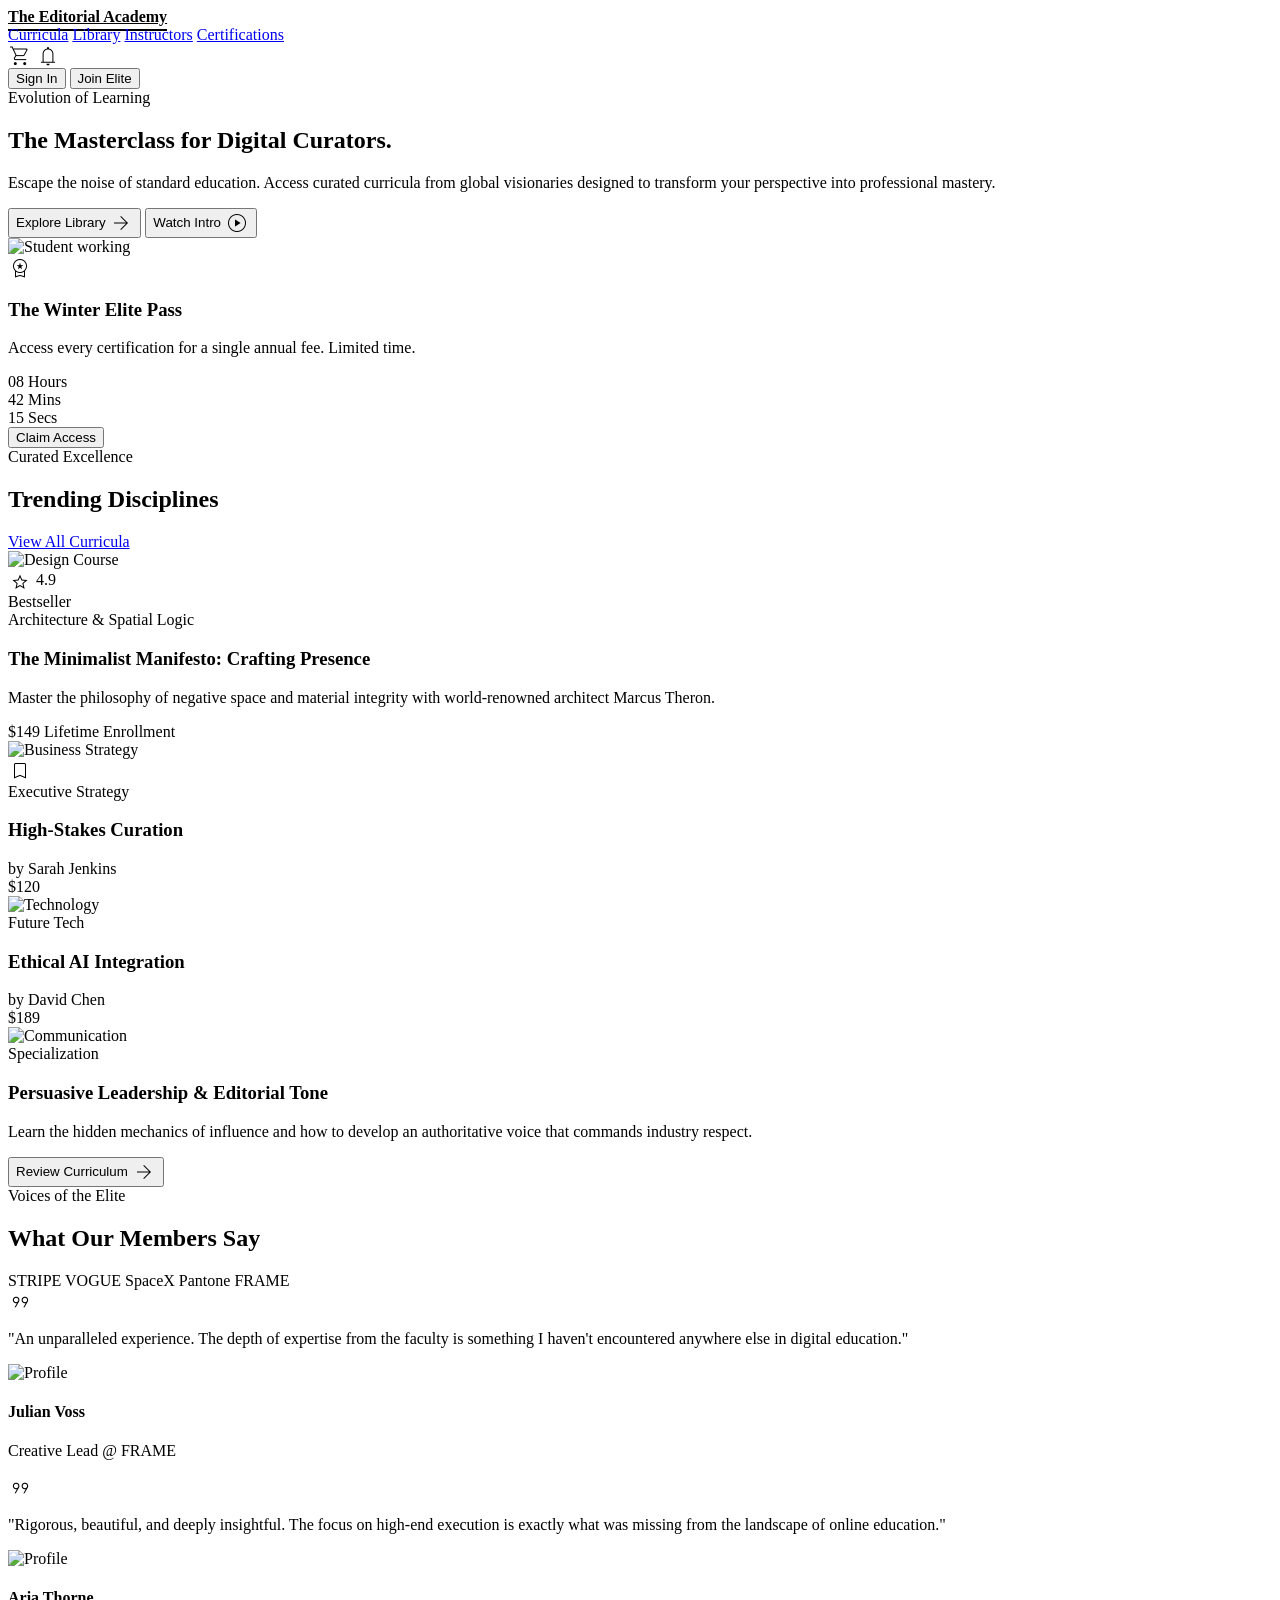
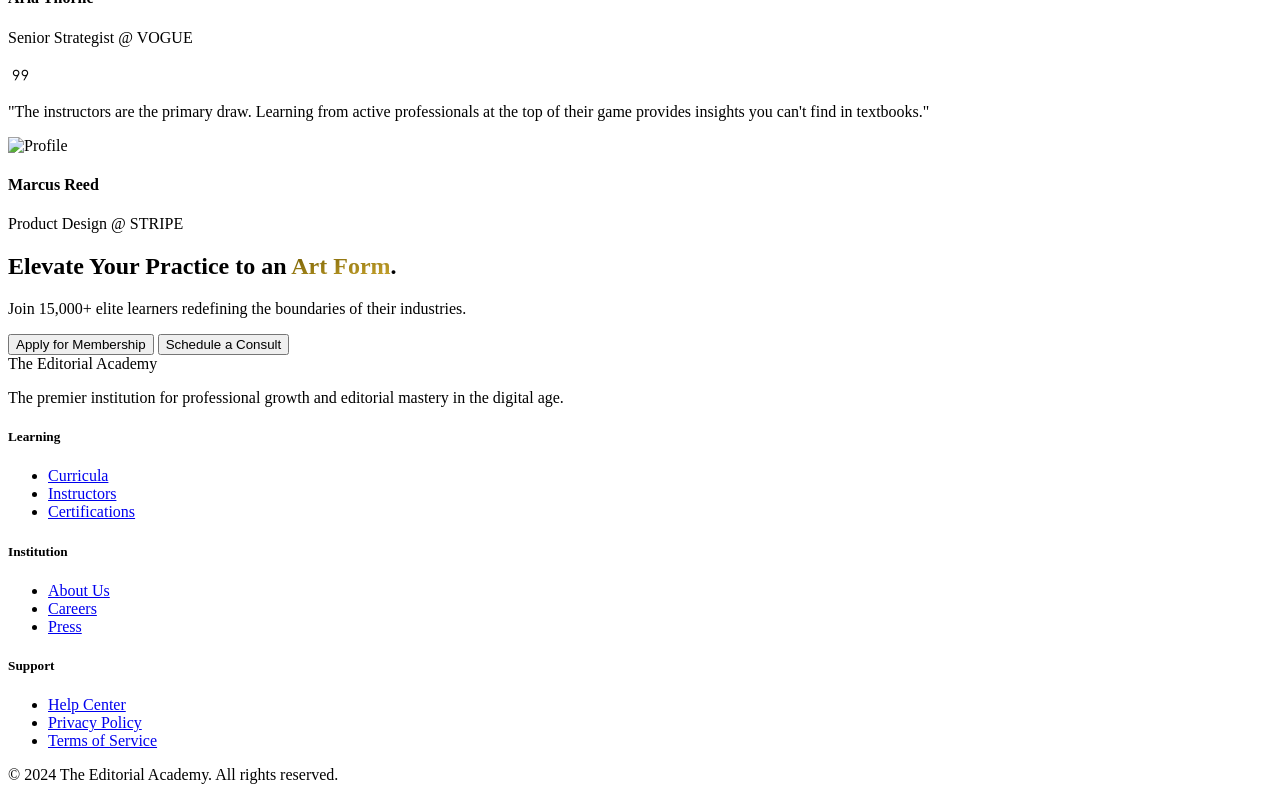
==== index.html @ 76649b69 "feat: add courses, AI category, pagination, and filtering system" ====
<!doctype html>
<html class="light" lang="en">

<head>
  <meta charset="utf-8" />
  <meta content="width=device-width, initial-scale=1.0" name="viewport" />
  <title>Home | The Editorial Academy</title>
  <script src="https://cdn.tailwindcss.com?plugins=forms,container-queries"></script>
  <link
    href="https://fonts.googleapis.com/css2?family=Manrope:wght@200;400;700;800&family=Inter:wght@300;400;500;600&display=swap"
    rel="stylesheet" />
  <link href="https://fonts.googleapis.com/css2?family=Material+Symbols+Outlined:wght,FILL@100..700,0..1&display=swap"
    rel="stylesheet" />
  <script id="tailwind-config">
    tailwind.config = {
      darkMode: "class",
      theme: {
        extend: {
          colors: {
            secondary: "#545f73",
            "on-secondary-fixed": "#111c2d",
            "on-surface": "#1b1b1d",
            "error-container": "#ffdad6",
            "outline-variant": "#c6c6cd",
            "on-primary-fixed-variant": "#3f465c",
            "on-secondary": "#ffffff",
            "on-background": "#1b1b1d",
            "inverse-primary": "#bec6e0",
            "surface-container-low": "#f6f3f5",
            "tertiary-container": "#cba72f",
            "on-error-container": "#93000a",
            "primary-container": "#131b2e",
            "surface-container": "#f0edef",
            "on-primary-container": "#7c839b",
            "tertiary-fixed-dim": "#e9c349",
            "on-secondary-fixed-variant": "#3c475a",
            "inverse-on-surface": "#f3f0f2",
            "on-surface-variant": "#45464d",
            "surface-bright": "#fcf8fa",
            primary: "#000000",
            "on-primary": "#ffffff",
            surface: "#fcf8fa",
            "tertiary-fixed": "#ffe088",
            "secondary-fixed-dim": "#bcc7de",
            background: "#fcf8fa",
            "surface-container-highest": "#e4e2e4",
            "surface-container-high": "#eae7e9",
            "on-tertiary": "#ffffff",
            "surface-dim": "#dcd9db",
            "secondary-fixed": "#d8e3fb",
            "inverse-surface": "#303032",
            "surface-container-lowest": "#ffffff",
            error: "#ba1a1a",
            "on-error": "#ffffff",
            "surface-variant": "#e4e2e4",
            "primary-fixed": "#dae2fd",
            "on-primary-fixed": "#131b2e",
            "on-tertiary-fixed": "#241a00",
            "secondary-container": "#d5e0f8",
            tertiary: "#735c00",
            "primary-fixed-dim": "#bec6e0",
            "on-secondary-container": "#586377",
            "surface-tint": "#565e74",
            outline: "#76777d",
            "on-tertiary-fixed-variant": "#574500",
            "on-tertiary-container": "#4e3d00",
          },
          borderRadius: {
            DEFAULT: "0.125rem",
            lg: "0.25rem",
            xl: "0.5rem",
            full: "0.75rem",
          },
          fontFamily: {
            headline: ["Manrope"],
            body: ["Inter"],
            label: ["Inter"],
          },
        },
      },
    };
  </script>
  <!-- Global stylesheet -->
  <link rel="stylesheet" href="style.css" />
</head>

<body class="bg-background text-on-background font-body selection:bg-tertiary-fixed selection:text-on-tertiary-fixed">

  <!-- ── Top Navigation Bar ── -->
  <nav class="fixed top-0 w-full z-50 bg-[#fcf8fa]/80 backdrop-blur-md shadow-sm">
    <div class="flex justify-between items-center w-full px-8 py-4 max-w-[1920px] mx-auto">
      <div class="flex items-center gap-12">
        <a href="index.html" class="text-2xl font-black text-black tracking-tighter font-headline">The Editorial
          Academy</a>
        <div class="hidden md:flex items-center gap-8">
          <a class="text-[#545f73] font-medium hover:text-black transition-colors duration-300 font-headline tracking-tight"
            href="curricula.html">Curricula</a>
          <a class="text-[#545f73] font-medium hover:text-black transition-colors duration-300 font-headline tracking-tight"
            href="#">Library</a>
          <a class="text-[#545f73] font-medium hover:text-black transition-colors duration-300 font-headline tracking-tight"
            href="#">Instructors</a>
          <a class="text-[#545f73] font-medium hover:text-black transition-colors duration-300 font-headline tracking-tight"
            href="#">Certifications</a>
        </div>
      </div>
      <div class="flex items-center gap-6">
        <div class="hidden lg:flex items-center gap-4 mr-4">
          <span
            class="material-symbols-outlined text-secondary cursor-pointer hover:text-primary transition-colors">shopping_cart</span>
          <span
            class="material-symbols-outlined text-secondary cursor-pointer hover:text-primary transition-colors">notifications</span>
        </div>
        <button class="px-6 py-2 text-primary font-medium hover:opacity-70 transition-opacity">Sign In</button>
        <button
          class="px-6 py-2 bg-primary text-on-primary font-bold rounded-lg scale-95 hover:scale-100 transition-transform duration-200">Join
          Elite</button>
      </div>
    </div>
  </nav>

  <main class="pt-24">

    <!-- ── Hero Section ── -->
    <section class="relative px-8 py-24 md:py-32 max-w-7xl mx-auto overflow-hidden">
      <div class="grid grid-cols-1 lg:grid-cols-12 gap-16 items-center">
        <div class="lg:col-span-7">
          <span
            class="inline-block px-3 py-1 mb-6 text-[0.65rem] font-bold tracking-[0.2em] uppercase bg-secondary-container text-on-secondary-container rounded-full">Evolution
            of Learning</span>
          <h1 class="font-headline text-5xl md:text-7xl font-extrabold tracking-tighter leading-[1.1] mb-8">
            The Masterclass for <span class="text-tertiary">Digital Curators</span>.
          </h1>
          <p class="text-secondary text-lg md:text-xl leading-relaxed mb-10 max-w-xl">
            Escape the noise of standard education. Access curated curricula from global visionaries designed to
            transform your perspective into professional mastery.
          </p>
          <div class="flex flex-col sm:flex-row gap-4">
            <button
              class="px-10 py-5 bg-primary text-on-primary font-bold rounded shadow-lg flex items-center justify-center gap-2 hover:bg-opacity-90 transition-all">
              Explore Library <span class="material-symbols-outlined">arrow_forward</span>
            </button>
            <button
              class="px-10 py-5 bg-surface-container-low border border-outline-variant/15 text-primary font-bold rounded flex items-center justify-center gap-2 hover:bg-surface-container transition-all">
              Watch Intro <span class="material-symbols-outlined">play_circle</span>
            </button>
          </div>
        </div>
        <div class="lg:col-span-5 relative">
          <div class="aspect-[4/5] rounded-xl overflow-hidden bg-surface-container-highest shadow-2xl relative">
            <img alt="Student working" class="w-full h-full object-cover"
              src="https://lh3.googleusercontent.com/aida-public/[base64]" />
          </div>
        </div>
      </div>
    </section>

    <!-- Promo / Special Offer Section -->
    <section class="bg-primary-container py-12 px-8 overflow-hidden relative">
      <div class="max-w-7xl mx-auto flex flex-col md:flex-row items-center justify-between gap-8">
        <div class="flex items-center gap-6">
          <div class="h-16 w-16 bg-tertiary rounded-full flex items-center justify-center shrink-0">
            <span class="material-symbols-outlined text-white text-3xl">workspace_premium</span>
          </div>
          <div>
            <h3 class="text-white font-headline font-bold text-xl">
              The Winter Elite Pass
            </h3>
            <p class="text-on-primary-container text-sm">
              Access every certification for a single annual fee. Limited
              time.
            </p>
          </div>
        </div>
        <div class="flex items-center gap-4">
          <div class="flex gap-2">
            <div class="bg-white/10 px-4 py-2 rounded border border-white/10 text-center">
              <span class="block text-white font-bold text-lg">08</span>
              <span class="text-[0.6rem] text-on-primary-container uppercase tracking-tighter">Hours</span>
            </div>
            <div class="bg-white/10 px-4 py-2 rounded border border-white/10 text-center">
              <span class="block text-white font-bold text-lg">42</span>
              <span class="text-[0.6rem] text-on-primary-container uppercase tracking-tighter">Mins</span>
            </div>
            <div class="bg-white/10 px-4 py-2 rounded border border-white/10 text-center">
              <span class="block text-white font-bold text-lg">15</span>
              <span class="text-[0.6rem] text-on-primary-container uppercase tracking-tighter">Secs</span>
            </div>
          </div>
          <button
            class="bg-tertiary text-white px-8 py-3 font-bold rounded-lg hover:bg-tertiary/90 transition-all ml-4">
            Claim Access
          </button>
        </div>
      </div>
    </section>

    <!-- Trending Courses Section -->
    <section class="py-24 px-8 max-w-7xl mx-auto">
      <div class="flex justify-between items-end mb-16">
        <div>
          <span class="text-tertiary font-bold tracking-widest text-xs uppercase mb-4 block">Curated Excellence</span>
          <h2 class="font-headline text-4xl font-extrabold tracking-tight">
            Trending Disciplines
          </h2>
        </div>
        <a class="text-primary font-bold border-b border-primary/20 pb-1 hover:border-primary transition-all"
          href="#">View All Curricula</a>
      </div>
      <!-- Asymmetric Bento-ish Grid -->
      <div class="grid grid-cols-1 md:grid-cols-3 gap-8">
        <!-- Course Card 1 - Large -->
        <div class="md:col-span-2 group">
          <div
            class="relative aspect-video rounded-lg overflow-hidden mb-6 bg-surface-container-low transition-all group-hover:shadow-2xl">
            <img alt="Design Course"
              class="w-full h-full object-cover grayscale group-hover:grayscale-0 transition-all duration-700"
              data-alt="Interior of a modern architectural museum with sweeping concrete stairs and dramatic natural lighting from a skylight"
              src="https://lh3.googleusercontent.com/aida-public/[base64]" />
            <div class="absolute inset-0 bg-gradient-to-t from-black/60 to-transparent"></div>
            <div class="absolute bottom-6 left-6 flex items-center gap-3">
              <div class="bg-tertiary px-3 py-1 rounded-full flex items-center gap-1">
                <span class="material-symbols-outlined text-white text-xs" data-weight="fill">star</span>
                <span class="text-white text-[0.7rem] font-bold">4.9</span>
              </div>
              <span
                class="bg-white/20 backdrop-blur-md px-3 py-1 rounded-full text-white text-[0.7rem] font-bold uppercase tracking-widest">Bestseller</span>
            </div>
          </div>
          <div class="flex justify-between items-start">
            <div>
              <span class="text-secondary text-xs font-bold uppercase tracking-widest mb-2 block">Architecture &amp;
                Spatial Logic</span>
              <h3 class="text-2xl font-headline font-bold mb-2 group-hover:text-tertiary transition-colors">
                The Minimalist Manifesto: Crafting Presence
              </h3>
              <p class="text-secondary text-sm max-w-md">
                Master the philosophy of negative space and material integrity
                with world-renowned architect Marcus Theron.
              </p>
            </div>
            <div class="text-right">
              <span class="text-xl font-bold block">$149</span>
              <span class="text-secondary text-[0.65rem] uppercase tracking-tighter">Lifetime Enrollment</span>
            </div>
          </div>
        </div>
        <!-- Course Card 2 -->
        <div class="group">
          <div
            class="relative aspect-square rounded-lg overflow-hidden mb-6 bg-surface-container-low transition-all group-hover:shadow-2xl">
            <img alt="Business Strategy"
              class="w-full h-full object-cover grayscale group-hover:grayscale-0 transition-all duration-700"
              data-alt="Minimalist workspace with a clean laptop, a high-end notebook, and a single black pen on a neutral grey surface"
              src="https://lh3.googleusercontent.com/aida-public/[base64]" />
            <div class="absolute inset-0 bg-gradient-to-t from-black/60 to-transparent"></div>
            <div class="absolute top-4 right-4">
              <span
                class="material-symbols-outlined text-white bg-white/20 p-2 rounded-full backdrop-blur-sm">bookmark</span>
            </div>
          </div>
          <span class="text-secondary text-xs font-bold uppercase tracking-widest mb-2 block">Executive Strategy</span>
          <h3 class="text-xl font-headline font-bold mb-2 group-hover:text-tertiary transition-colors">
            High-Stakes Curation
          </h3>
          <div class="flex items-center gap-2 mb-4">
            <div class="h-6 w-6 rounded-full bg-surface-container-highest"></div>
            <span class="text-xs text-secondary font-medium italic">by Sarah Jenkins</span>
          </div>
          <span class="text-lg font-bold">$120</span>
        </div>
        <!-- Course Card 3 -->
        <div class="group">
          <div
            class="relative aspect-square rounded-lg overflow-hidden mb-6 bg-surface-container-low transition-all group-hover:shadow-2xl">
            <img alt="Technology"
              class="w-full h-full object-cover grayscale group-hover:grayscale-0 transition-all duration-700"
              data-alt="Macro shot of a high-tech circuit board with glowing blue neon accents and intricate copper tracing"
              src="https://lh3.googleusercontent.com/aida-public/[base64]" />
            <div class="absolute inset-0 bg-gradient-to-t from-black/60 to-transparent"></div>
          </div>
          <span class="text-secondary text-xs font-bold uppercase tracking-widest mb-2 block">Future Tech</span>
          <h3 class="text-xl font-headline font-bold mb-2 group-hover:text-tertiary transition-colors">
            Ethical AI Integration
          </h3>
          <div class="flex items-center gap-2 mb-4">
            <div class="h-6 w-6 rounded-full bg-surface-container-highest"></div>
            <span class="text-xs text-secondary font-medium italic">by David Chen</span>
          </div>
          <span class="text-lg font-bold">$189</span>
        </div>
        <!-- Course Card 4 -->
        <div
          class="md:col-span-2 group flex flex-col md:flex-row gap-8 items-center bg-surface-container-low p-8 rounded-lg">
          <div class="w-full md:w-1/2 aspect-video rounded-lg overflow-hidden shadow-lg">
            <img alt="Communication" class="w-full h-full object-cover"
              data-alt="Wide shot of an empty, ultra-modern luxury boardroom with large glass windows overlooking a city skyline at dusk"
              src="https://lh3.googleusercontent.com/aida-public/[base64]" />
          </div>
          <div class="w-full md:w-1/2">
            <span
              class="text-tertiary text-[0.6rem] font-bold uppercase tracking-[0.3em] mb-3 block">Specialization</span>
            <h3 class="text-2xl font-headline font-bold mb-4">
              Persuasive Leadership &amp; Editorial Tone
            </h3>
            <p class="text-secondary text-sm mb-6">
              Learn the hidden mechanics of influence and how to develop an
              authoritative voice that commands industry respect.
            </p>
            <button class="text-primary font-bold flex items-center gap-2 group-hover:gap-4 transition-all">
              Review Curriculum
              <span class="material-symbols-outlined">arrow_forward</span>
            </button>
          </div>
        </div>
      </div>
    </section>

    <!-- ── Testimonials Section ── -->
    <section class="py-24 px-8 bg-surface-container-low">
      <div class="max-w-7xl mx-auto">
        <div class="text-center mb-16">
          <span class="text-xs font-bold tracking-[0.2em] uppercase text-tertiary">Voices of the Elite</span>
          <h2 class="font-headline text-4xl md:text-5xl font-extrabold tracking-tighter mt-4">What Our Members Say</h2>
        </div>
         <div
            class="flex flex-wrap justify-center items-center gap-12 md:gap-24 opacity-30 mb-20"
          >
            <span class="text-xl font-black tracking-tighter">STRIPE</span>
            <span class="text-xl font-black tracking-tighter italic"
              >VOGUE</span
            >
            <span class="text-xl font-black tracking-tighter uppercase"
              >SpaceX</span
            >
            <span class="text-xl font-black tracking-tighter">Pantone</span>
            <span class="text-xl font-black tracking-tighter">FRAME</span>
          </div>
        <div class="grid grid-cols-1 md:grid-cols-3 gap-8">
          <!-- Testimonial 1 -->
          <div
            class="relative bg-surface p-10 rounded-lg shadow-sm border-b-2 border-transparent hover:border-tertiary transition-all">
            <span class="material-symbols-outlined text-tertiary text-4xl mb-6">format_quote</span>
            <p class="text-on-surface-variant italic mb-8 leading-relaxed">
              "An unparalleled experience. The depth of expertise from the faculty is something I haven't encountered
              anywhere else in digital education."
            </p>
            <div class="flex items-center gap-4">
              <div class="h-12 w-12 rounded-full bg-surface-container-highest overflow-hidden">
                <img alt="Profile" class="w-full h-full object-cover"
                  src="https://lh3.googleusercontent.com/aida-public/[base64]" />
              </div>
              <div>
                <h4 class="font-bold text-sm">Julian Voss</h4>
                <p class="text-xs text-secondary">Creative Lead @ FRAME</p>
              </div>
            </div>
          </div>
          <!-- Testimonial 2 -->
          <div
            class="relative bg-surface p-10 rounded-lg shadow-sm border-b-2 border-transparent hover:border-tertiary transition-all">
            <span class="material-symbols-outlined text-tertiary text-4xl mb-6">format_quote</span>
            <p class="text-on-surface-variant italic mb-8 leading-relaxed">
              "Rigorous, beautiful, and deeply insightful. The focus on high-end execution is exactly what was missing
              from the landscape of online education."
            </p>
            <div class="flex items-center gap-4">
              <div class="h-12 w-12 rounded-full bg-surface-container-highest overflow-hidden">
                <img alt="Profile" class="w-full h-full object-cover"
                  src="https://lh3.googleusercontent.com/aida-public/[base64]" />
              </div>
              <div>
                <h4 class="font-bold text-sm">Aria Thorne</h4>
                <p class="text-xs text-secondary">Senior Strategist @ VOGUE</p>
              </div>
            </div>
          </div>
          <!-- Testimonial 3 -->
          <div
            class="relative bg-surface p-10 rounded-lg shadow-sm border-b-2 border-transparent hover:border-tertiary transition-all">
            <span class="material-symbols-outlined text-tertiary text-4xl mb-6">format_quote</span>
            <p class="text-on-surface-variant italic mb-8 leading-relaxed">
              "The instructors are the primary draw. Learning from active professionals at the top of their game
              provides insights you can't find in textbooks."
            </p>
            <div class="flex items-center gap-4">
              <div class="h-12 w-12 rounded-full bg-surface-container-highest overflow-hidden">
                <img alt="Profile" class="w-full h-full object-cover"
                  src="https://lh3.googleusercontent.com/aida-public/[base64]" />
              </div>
              <div>
                <h4 class="font-bold text-sm">Marcus Reed</h4>
                <p class="text-xs text-secondary">Product Design @ STRIPE</p>
              </div>
            </div>
          </div>
        </div>
      </div>
    </section>

    <!-- ── Final CTA Section ── -->
    <section class="py-32 px-8">
      <div class="max-w-5xl mx-auto bg-primary-container rounded-lg p-12 md:p-24 relative overflow-hidden text-center">
        <div class="absolute -top-32 -left-32 w-96 h-96 bg-tertiary/20 rounded-full blur-[100px]"></div>
        <h2 class="text-white font-headline text-4xl md:text-6xl font-extrabold mb-8 relative z-10 leading-tight">
          Elevate Your Practice to an <span class="text-gold-gradient">Art Form</span>.
        </h2>
        <p class="text-on-primary-container text-lg md:text-xl mb-12 max-w-2xl mx-auto relative z-10">
          Join 15,000+ elite learners redefining the boundaries of their industries.
        </p>
        <div class="flex flex-col sm:flex-row justify-center gap-6 relative z-10">
          <button class="px-12 py-5 bg-tertiary text-white font-bold rounded hover:bg-tertiary/80 transition-all">Apply
            for Membership</button>
          <button
            class="px-12 py-5 border border-white/20 text-white font-bold rounded hover:bg-white/5 transition-all">Schedule
            a Consult</button>
        </div>
      </div>
    </section>

  </main>

  <!-- ── Footer ── -->
  <footer class="w-full border-t border-[#e4e2e4]/40 bg-[#fcf8fa]">
    <div class="grid grid-cols-2 md:grid-cols-4 gap-12 px-12 py-20 max-w-7xl mx-auto">
      <div class="col-span-2 md:col-span-1">
        <span class="text-lg font-bold text-black font-headline mb-6 block">The Editorial Academy</span>
        <p class="text-secondary text-sm leading-relaxed">The premier institution for professional growth and editorial
          mastery in the digital age.</p>
      </div>
      <div>
        <h5 class="text-primary font-bold text-xs uppercase tracking-widest mb-6">Learning</h5>
        <ul class="space-y-4">
          <li><a class="text-[#545f73] text-sm hover:text-black transition-opacity underline underline-offset-4"
              href="curricula.html">Curricula</a></li>
          <li><a class="text-[#545f73] text-sm hover:text-black transition-opacity underline underline-offset-4"
              href="#">Instructors</a></li>
          <li><a class="text-[#545f73] text-sm hover:text-black transition-opacity underline underline-offset-4"
              href="#">Certifications</a></li>
        </ul>
      </div>
      <div>
        <h5 class="text-primary font-bold text-xs uppercase tracking-widest mb-6">Institution</h5>
        <ul class="space-y-4">
          <li><a class="text-[#545f73] text-sm hover:text-black transition-opacity underline underline-offset-4"
              href="#">About Us</a></li>
          <li><a class="text-[#545f73] text-sm hover:text-black transition-opacity underline underline-offset-4"
              href="#">Careers</a></li>
          <li><a class="text-[#545f73] text-sm hover:text-black transition-opacity underline underline-offset-4"
              href="#">Press</a></li>
        </ul>
      </div>
      <div>
        <h5 class="text-primary font-bold text-xs uppercase tracking-widest mb-6">Support</h5>
        <ul class="space-y-4">
          <li><a class="text-[#545f73] text-sm hover:text-black transition-opacity underline underline-offset-4"
              href="#">Help Center</a></li>
          <li><a class="text-[#545f73] text-sm hover:text-black transition-opacity underline underline-offset-4"
              href="#">Privacy Policy</a></li>
          <li><a class="text-[#545f73] text-sm hover:text-black transition-opacity underline underline-offset-4"
              href="#">Terms of Service</a></li>
        </ul>
      </div>
    </div>
    <div class="px-12 py-8 border-t border-[#e4e2e4]/40 text-center">
      <p class="text-[#545f73] text-sm">© 2024 The Editorial Academy. All rights reserved.</p>
    </div>
  </footer>

  <!-- Global scripts -->
  <script src="script.js"></script>
</body>

</html>
---- style.css ----
/* ============================================
   The Editorial Academy — Global Stylesheet
   style.css
   ============================================ */

/* ── Material Symbols Icon Config ── */
.material-symbols-outlined {
  font-variation-settings:
    "FILL" 0,
    "wght" 200,
    "GRAD" 0,
    "opsz" 24;
  vertical-align: middle;
}

/* ── Gold Gradient Text (dipakai di index.html hero) ── */
.text-gold-gradient {
  background: linear-gradient(to bottom right, #735c00, #cba72f);
  -webkit-background-clip: text;
  background-clip: text;
  -webkit-text-fill-color: transparent;
}

/* ── Dark shroud overlay (dipakai di index.html) ── */
.shroud-overlay {
  background: rgba(19, 27, 46, 0.95);
}

/* ── Glass nav blur (dipakai di curricula.html) ── */
.glass-nav {
  backdrop-filter: blur(12px);
  -webkit-backdrop-filter: blur(12px);
}

/* ── Navbar active link state ── */
nav a.nav-active {
  color: #000000;
  font-weight: 700;
  border-bottom: 2px solid #000000;
  padding-bottom: 4px;
}

/* ── Navbar link base transition ── */
nav a {
  transition: color 0.3s ease;
}

/* ── Smooth page transition on load ── */
body {
  animation: pageFadeIn 0.3s ease forwards;
}

@keyframes pageFadeIn {
  from {
    opacity: 0;
    transform: translateY(6px);
  }
  to {
    opacity: 1;
    transform: translateY(0);
  }
}
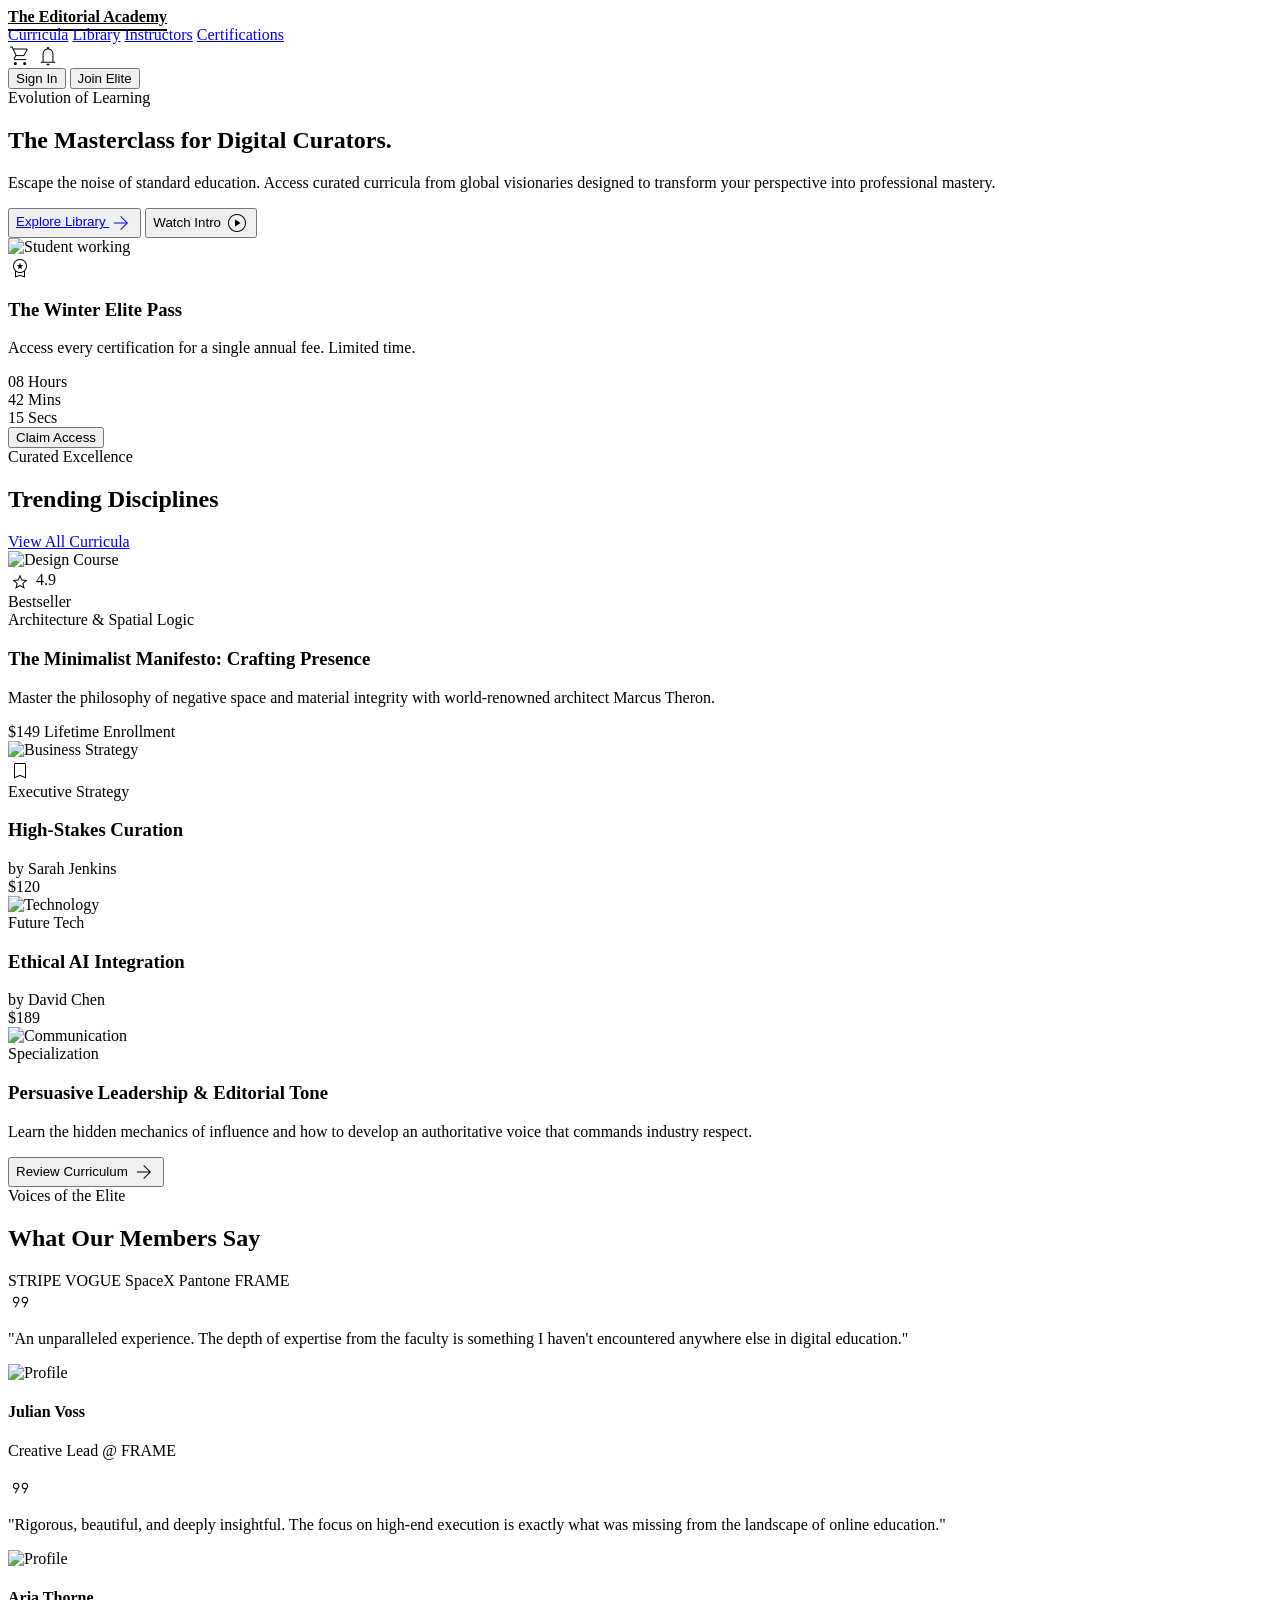
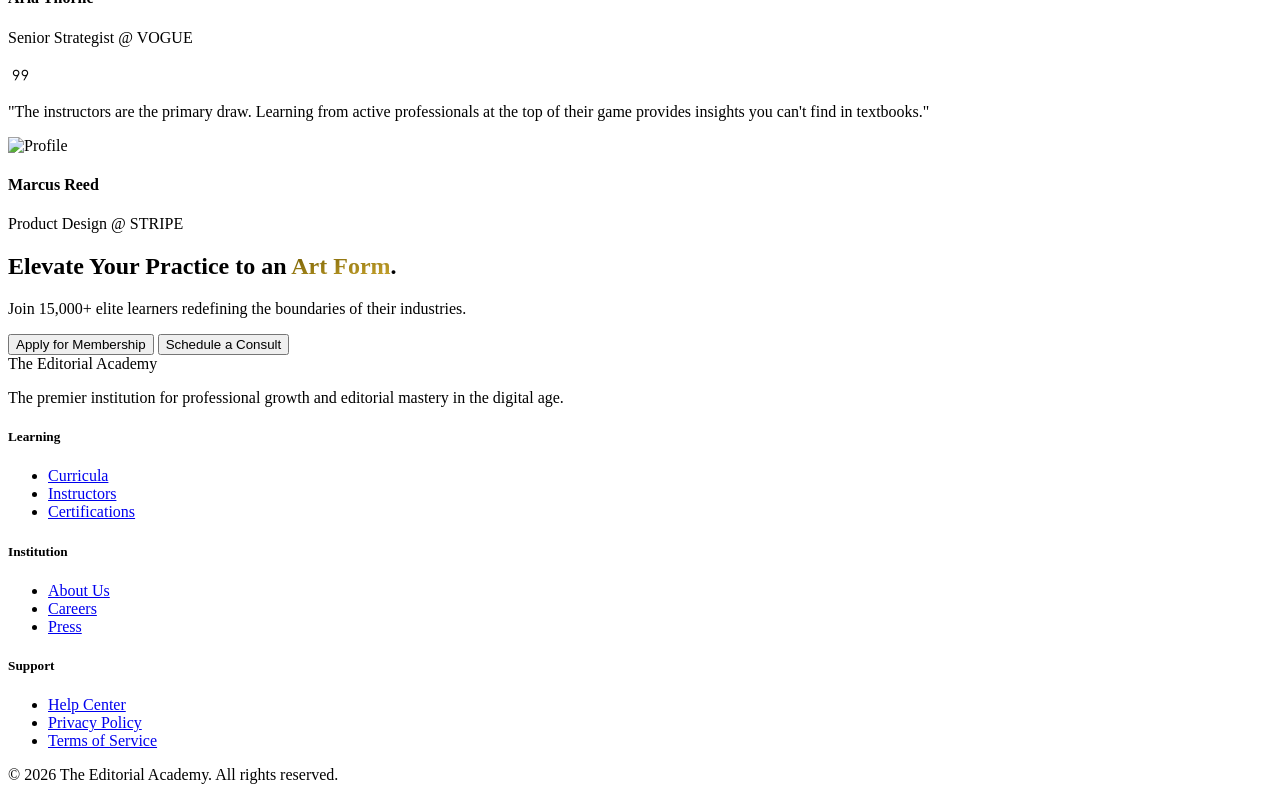
==== commit 3d9a8b0b: "add instructors page with card, filtering, search, and update navigation link" ====
--- a/index.html
+++ b/index.html
@@ -96,9 +96,9 @@
           <a class="text-[#545f73] font-medium hover:text-black transition-colors duration-300 font-headline tracking-tight"
             href="curricula.html">Curricula</a>
           <a class="text-[#545f73] font-medium hover:text-black transition-colors duration-300 font-headline tracking-tight"
-            href="#">Library</a>
+            href="library.html">Library</a>
           <a class="text-[#545f73] font-medium hover:text-black transition-colors duration-300 font-headline tracking-tight"
-            href="#">Instructors</a>
+            href="instructors.html">Instructors</a>
           <a class="text-[#545f73] font-medium hover:text-black transition-colors duration-300 font-headline tracking-tight"
             href="#">Certifications</a>
         </div>
@@ -137,7 +137,7 @@
           <div class="flex flex-col sm:flex-row gap-4">
             <button
               class="px-10 py-5 bg-primary text-on-primary font-bold rounded shadow-lg flex items-center justify-center gap-2 hover:bg-opacity-90 transition-all">
-              Explore Library <span class="material-symbols-outlined">arrow_forward</span>
+              <a href="library.html">Explore Library <span class="material-symbols-outlined">arrow_forward</span></a>
             </button>
             <button
               class="px-10 py-5 bg-surface-container-low border border-outline-variant/15 text-primary font-bold rounded flex items-center justify-center gap-2 hover:bg-surface-container transition-all">
@@ -204,7 +204,7 @@
           </h2>
         </div>
         <a class="text-primary font-bold border-b border-primary/20 pb-1 hover:border-primary transition-all"
-          href="#">View All Curricula</a>
+          href="curricula.html">View All Curricula</a>
       </div>
       <!-- Asymmetric Bento-ish Grid -->
       <div class="grid grid-cols-1 md:grid-cols-3 gap-8">
@@ -433,7 +433,7 @@
           <li><a class="text-[#545f73] text-sm hover:text-black transition-opacity underline underline-offset-4"
               href="curricula.html">Curricula</a></li>
           <li><a class="text-[#545f73] text-sm hover:text-black transition-opacity underline underline-offset-4"
-              href="#">Instructors</a></li>
+              href="instructors.html">Instructors</a></li>
           <li><a class="text-[#545f73] text-sm hover:text-black transition-opacity underline underline-offset-4"
               href="#">Certifications</a></li>
         </ul>
@@ -452,7 +452,7 @@
       <div>
         <h5 class="text-primary font-bold text-xs uppercase tracking-widest mb-6">Support</h5>
         <ul class="space-y-4">
-          <li><a class="text-[#545f73] text-sm hover:text-black transition-opacity underline underline-offset-4"
+          <li><a class="text-[#545f73] text-sm hover:text-black transition-opacity underline underline-offset-4"–
               href="#">Help Center</a></li>
           <li><a class="text-[#545f73] text-sm hover:text-black transition-opacity underline underline-offset-4"
               href="#">Privacy Policy</a></li>
@@ -462,7 +462,7 @@
       </div>
     </div>
     <div class="px-12 py-8 border-t border-[#e4e2e4]/40 text-center">
-      <p class="text-[#545f73] text-sm">© 2024 The Editorial Academy. All rights reserved.</p>
+      <p class="text-[#545f73] text-sm">© 2026 The Editorial Academy. All rights reserved.</p>
     </div>
   </footer>
 
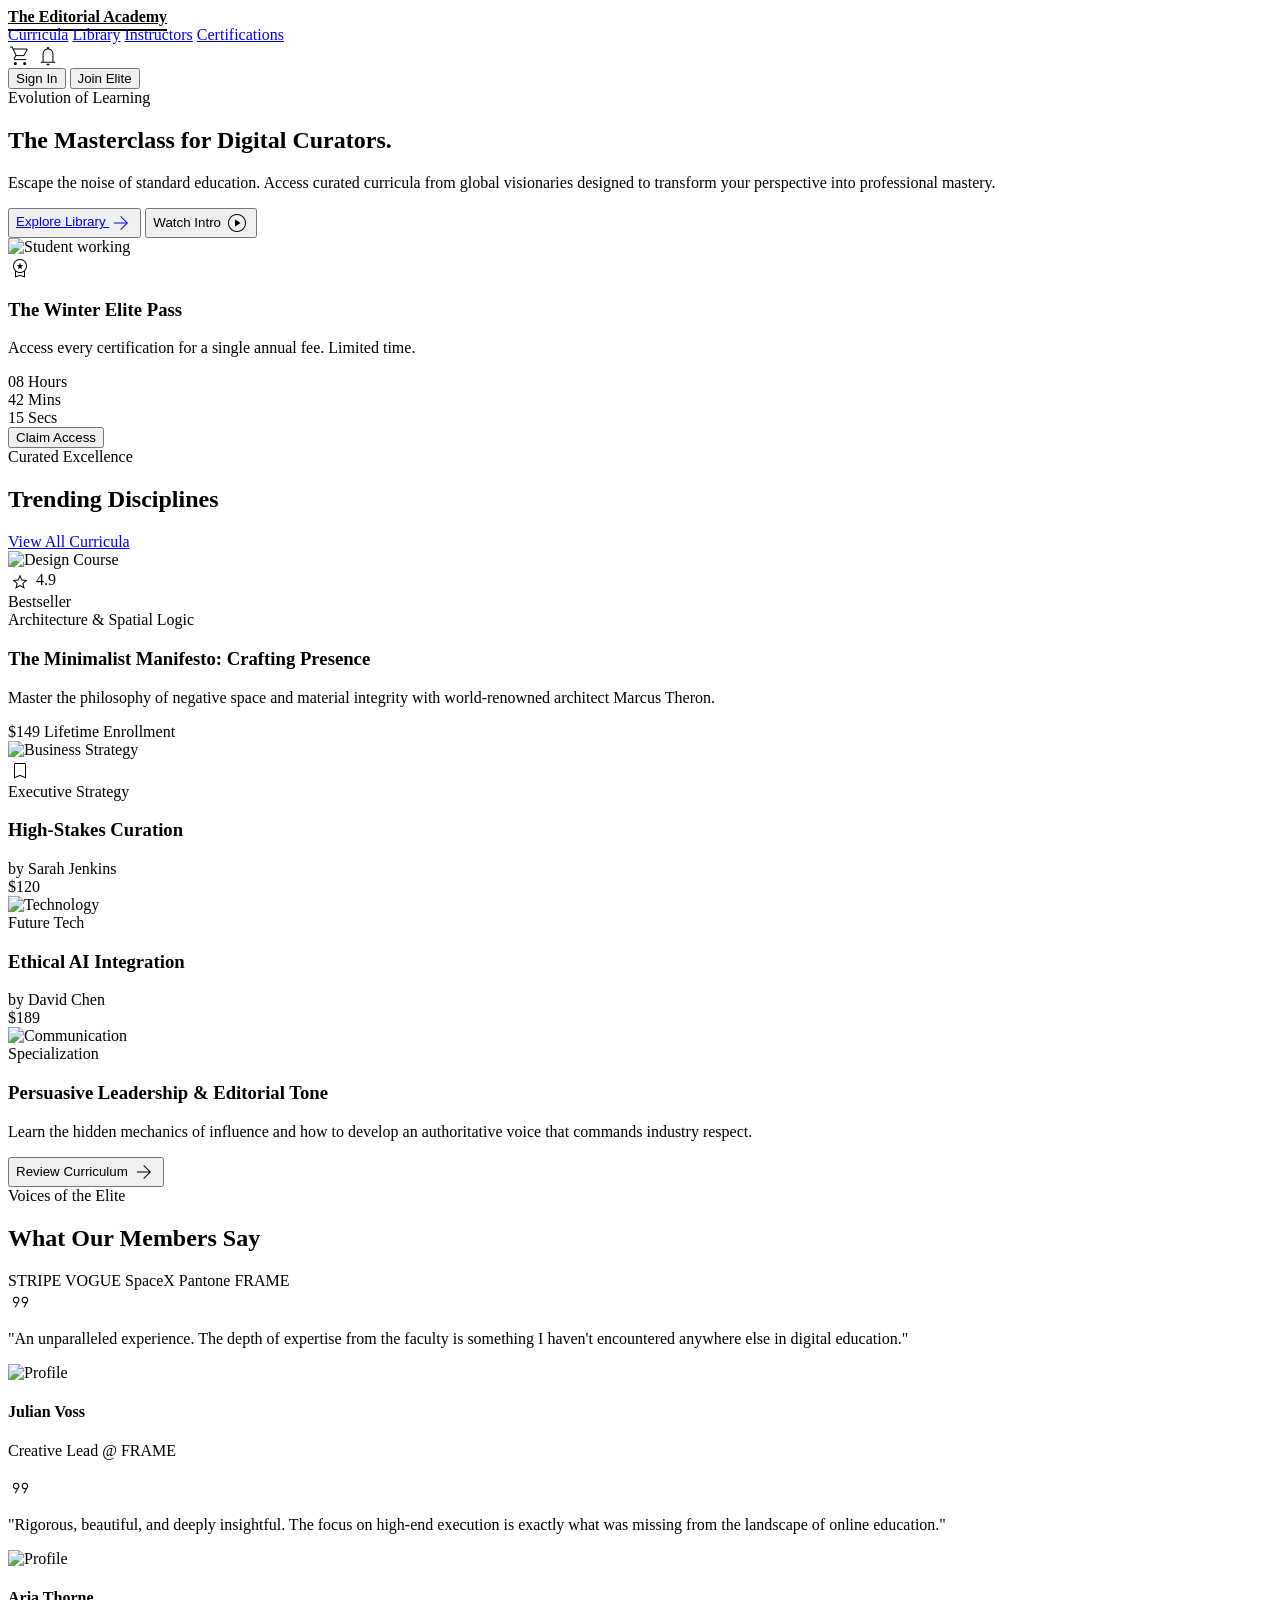
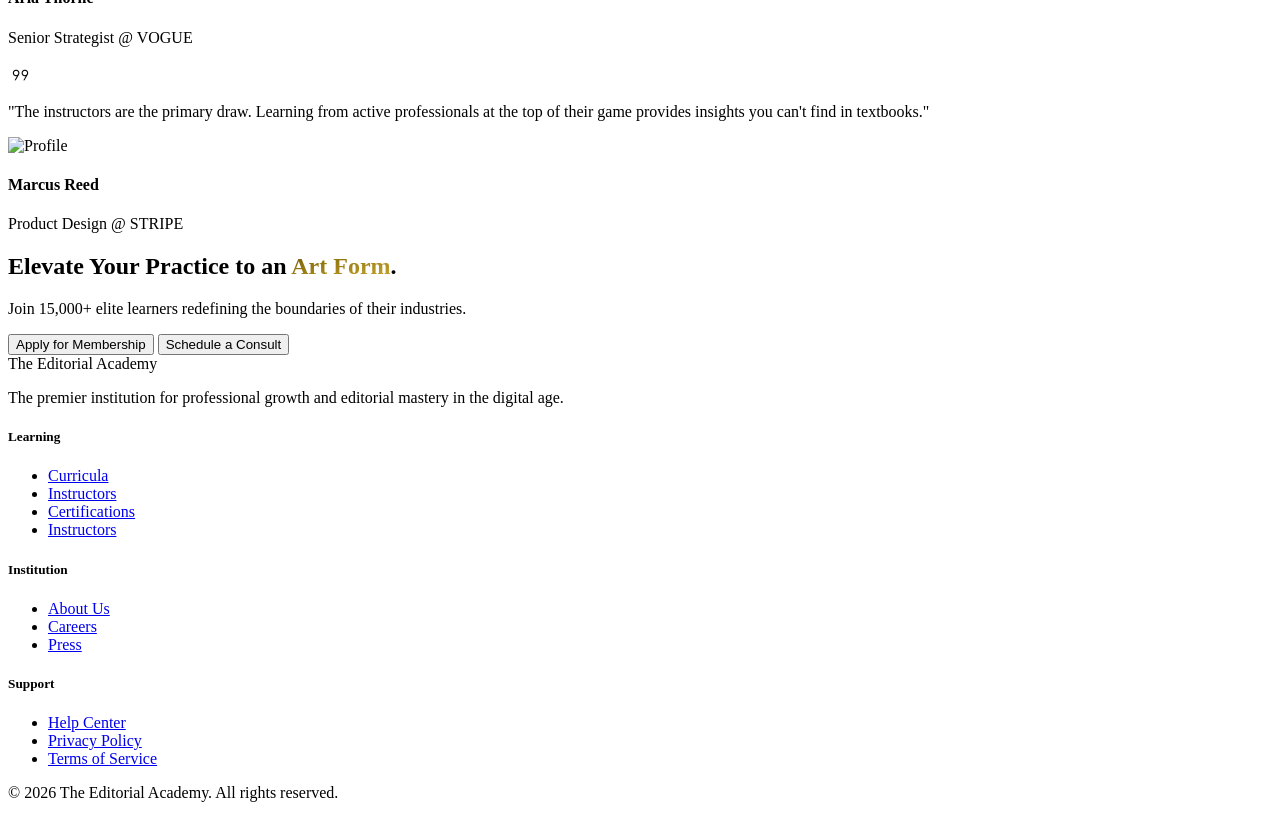
==== commit 096e884c: "fix page link" ====
--- a/index.html
+++ b/index.html
@@ -2,472 +2,422 @@
 <html class="light" lang="en">
 
 <head>
-  <meta charset="utf-8" />
-  <meta content="width=device-width, initial-scale=1.0" name="viewport" />
-  <title>Home | The Editorial Academy</title>
-  <script src="https://cdn.tailwindcss.com?plugins=forms,container-queries"></script>
-  <link
-    href="https://fonts.googleapis.com/css2?family=Manrope:wght@200;400;700;800&family=Inter:wght@300;400;500;600&display=swap"
-    rel="stylesheet" />
-  <link href="https://fonts.googleapis.com/css2?family=Material+Symbols+Outlined:wght,FILL@100..700,0..1&display=swap"
-    rel="stylesheet" />
-  <script id="tailwind-config">
-    tailwind.config = {
-      darkMode: "class",
-      theme: {
-        extend: {
-          colors: {
-            secondary: "#545f73",
-            "on-secondary-fixed": "#111c2d",
-            "on-surface": "#1b1b1d",
-            "error-container": "#ffdad6",
-            "outline-variant": "#c6c6cd",
-            "on-primary-fixed-variant": "#3f465c",
-            "on-secondary": "#ffffff",
-            "on-background": "#1b1b1d",
-            "inverse-primary": "#bec6e0",
-            "surface-container-low": "#f6f3f5",
-            "tertiary-container": "#cba72f",
-            "on-error-container": "#93000a",
-            "primary-container": "#131b2e",
-            "surface-container": "#f0edef",
-            "on-primary-container": "#7c839b",
-            "tertiary-fixed-dim": "#e9c349",
-            "on-secondary-fixed-variant": "#3c475a",
-            "inverse-on-surface": "#f3f0f2",
-            "on-surface-variant": "#45464d",
-            "surface-bright": "#fcf8fa",
-            primary: "#000000",
-            "on-primary": "#ffffff",
-            surface: "#fcf8fa",
-            "tertiary-fixed": "#ffe088",
-            "secondary-fixed-dim": "#bcc7de",
-            background: "#fcf8fa",
-            "surface-container-highest": "#e4e2e4",
-            "surface-container-high": "#eae7e9",
-            "on-tertiary": "#ffffff",
-            "surface-dim": "#dcd9db",
-            "secondary-fixed": "#d8e3fb",
-            "inverse-surface": "#303032",
-            "surface-container-lowest": "#ffffff",
-            error: "#ba1a1a",
-            "on-error": "#ffffff",
-            "surface-variant": "#e4e2e4",
-            "primary-fixed": "#dae2fd",
-            "on-primary-fixed": "#131b2e",
-            "on-tertiary-fixed": "#241a00",
-            "secondary-container": "#d5e0f8",
-            tertiary: "#735c00",
-            "primary-fixed-dim": "#bec6e0",
-            "on-secondary-container": "#586377",
-            "surface-tint": "#565e74",
-            outline: "#76777d",
-            "on-tertiary-fixed-variant": "#574500",
-            "on-tertiary-container": "#4e3d00",
-          },
-          borderRadius: {
-            DEFAULT: "0.125rem",
-            lg: "0.25rem",
-            xl: "0.5rem",
-            full: "0.75rem",
-          },
-          fontFamily: {
-            headline: ["Manrope"],
-            body: ["Inter"],
-            label: ["Inter"],
-          },
-        },
-      },
-    };
-  </script>
-  <!-- Global stylesheet -->
-  <link rel="stylesheet" href="style.css" />
+    <meta charset="utf-8" />
+    <meta content="width=device-width, initial-scale=1.0" name="viewport" />
+    <title>Home | The Editorial Academy</title>
+    <script src="https://cdn.tailwindcss.com?plugins=forms,container-queries"></script>
+    <link href="https://fonts.googleapis.com/css2?family=Manrope:wght@200;400;700;800&family=Inter:wght@300;400;500;600&display=swap" rel="stylesheet" />
+    <link href="https://fonts.googleapis.com/css2?family=Material+Symbols+Outlined:wght,FILL@100..700,0..1&display=swap" rel="stylesheet" />
+    <script id="tailwind-config">
+        tailwind.config = {
+            darkMode: "class",
+            theme: {
+                extend: {
+                    colors: {
+                        secondary: "#545f73",
+                        "on-secondary-fixed": "#111c2d",
+                        "on-surface": "#1b1b1d",
+                        "error-container": "#ffdad6",
+                        "outline-variant": "#c6c6cd",
+                        "on-primary-fixed-variant": "#3f465c",
+                        "on-secondary": "#ffffff",
+                        "on-background": "#1b1b1d",
+                        "inverse-primary": "#bec6e0",
+                        "surface-container-low": "#f6f3f5",
+                        "tertiary-container": "#cba72f",
+                        "on-error-container": "#93000a",
+                        "primary-container": "#131b2e",
+                        "surface-container": "#f0edef",
+                        "on-primary-container": "#7c839b",
+                        "tertiary-fixed-dim": "#e9c349",
+                        "on-secondary-fixed-variant": "#3c475a",
+                        "inverse-on-surface": "#f3f0f2",
+                        "on-surface-variant": "#45464d",
+                        "surface-bright": "#fcf8fa",
+                        primary: "#000000",
+                        "on-primary": "#ffffff",
+                        surface: "#fcf8fa",
+                        "tertiary-fixed": "#ffe088",
+                        "secondary-fixed-dim": "#bcc7de",
+                        background: "#fcf8fa",
+                        "surface-container-highest": "#e4e2e4",
+                        "surface-container-high": "#eae7e9",
+                        "on-tertiary": "#ffffff",
+                        "surface-dim": "#dcd9db",
+                        "secondary-fixed": "#d8e3fb",
+                        "inverse-surface": "#303032",
+                        "surface-container-lowest": "#ffffff",
+                        error: "#ba1a1a",
+                        "on-error": "#ffffff",
+                        "surface-variant": "#e4e2e4",
+                        "primary-fixed": "#dae2fd",
+                        "on-primary-fixed": "#131b2e",
+                        "on-tertiary-fixed": "#241a00",
+                        "secondary-container": "#d5e0f8",
+                        tertiary: "#735c00",
+                        "primary-fixed-dim": "#bec6e0",
+                        "on-secondary-container": "#586377",
+                        "surface-tint": "#565e74",
+                        outline: "#76777d",
+                        "on-tertiary-fixed-variant": "#574500",
+                        "on-tertiary-container": "#4e3d00",
+                    },
+                    borderRadius: {
+                        DEFAULT: "0.125rem",
+                        lg: "0.25rem",
+                        xl: "0.5rem",
+                        full: "0.75rem",
+                    },
+                    fontFamily: {
+                        headline: ["Manrope"],
+                        body: ["Inter"],
+                        label: ["Inter"],
+                    },
+                },
+            },
+        };
+    </script>
+    <!-- Global stylesheet -->
+    <link rel="stylesheet" href="style.css" />
 </head>
 
 <body class="bg-background text-on-background font-body selection:bg-tertiary-fixed selection:text-on-tertiary-fixed">
 
-  <!-- ── Top Navigation Bar ── -->
-  <nav class="fixed top-0 w-full z-50 bg-[#fcf8fa]/80 backdrop-blur-md shadow-sm">
-    <div class="flex justify-between items-center w-full px-8 py-4 max-w-[1920px] mx-auto">
-      <div class="flex items-center gap-12">
-        <a href="index.html" class="text-2xl font-black text-black tracking-tighter font-headline">The Editorial
+    <!-- ── Top Navigation Bar ── -->
+    <nav class="fixed top-0 w-full z-50 bg-[#fcf8fa]/80 backdrop-blur-md shadow-sm">
+        <div class="flex justify-between items-center w-full px-8 py-4 max-w-[1920px] mx-auto">
+            <div class="flex items-center gap-12">
+                <a href="index.html" class="text-2xl font-black text-black tracking-tighter font-headline">The Editorial
           Academy</a>
-        <div class="hidden md:flex items-center gap-8">
-          <a class="text-[#545f73] font-medium hover:text-black transition-colors duration-300 font-headline tracking-tight"
-            href="curricula.html">Curricula</a>
-          <a class="text-[#545f73] font-medium hover:text-black transition-colors duration-300 font-headline tracking-tight"
-            href="library.html">Library</a>
-          <a class="text-[#545f73] font-medium hover:text-black transition-colors duration-300 font-headline tracking-tight"
-            href="instructors.html">Instructors</a>
-          <a class="text-[#545f73] font-medium hover:text-black transition-colors duration-300 font-headline tracking-tight"
-            href="#">Certifications</a>
+                <div class="hidden md:flex items-center gap-8">
+                    <a class="text-[#545f73] font-medium hover:text-black transition-colors duration-300 font-headline tracking-tight" href="curricula.html">Curricula</a>
+                    <a class="text-[#545f73] font-medium hover:text-black transition-colors duration-300 font-headline tracking-tight" href="library.html">Library</a>
+                    <a class="text-[#545f73] font-medium hover:text-black transition-colors duration-300 font-headline tracking-tight" href="instructors.html">Instructors</a>
+                    <a class="text-[#545f73] font-medium hover:text-black transition-colors duration-300 font-headline tracking-tight" href="certifications.html">Certifications</a>
+                </div>
+            </div>
+            <div class="flex items-center gap-6">
+                <div class="hidden lg:flex items-center gap-4 mr-4">
+                    <span class="material-symbols-outlined text-secondary cursor-pointer hover:text-primary transition-colors">shopping_cart</span>
+                    <span class="material-symbols-outlined text-secondary cursor-pointer hover:text-primary transition-colors">notifications</span>
+                </div>
+                <button class="px-6 py-2 text-primary font-medium hover:opacity-70 transition-opacity">Sign In</button>
+                <button class="px-6 py-2 bg-primary text-on-primary font-bold rounded-lg scale-95 hover:scale-100 transition-transform duration-200">Join
+          Elite</button>
+            </div>
         </div>
-      </div>
-      <div class="flex items-center gap-6">
-        <div class="hidden lg:flex items-center gap-4 mr-4">
-          <span
-            class="material-symbols-outlined text-secondary cursor-pointer hover:text-primary transition-colors">shopping_cart</span>
-          <span
-            class="material-symbols-outlined text-secondary cursor-pointer hover:text-primary transition-colors">notifications</span>
-        </div>
-        <button class="px-6 py-2 text-primary font-medium hover:opacity-70 transition-opacity">Sign In</button>
-        <button
-          class="px-6 py-2 bg-primary text-on-primary font-bold rounded-lg scale-95 hover:scale-100 transition-transform duration-200">Join
-          Elite</button>
-      </div>
-    </div>
-  </nav>
-
-  <main class="pt-24">
-
-    <!-- ── Hero Section ── -->
-    <section class="relative px-8 py-24 md:py-32 max-w-7xl mx-auto overflow-hidden">
-      <div class="grid grid-cols-1 lg:grid-cols-12 gap-16 items-center">
-        <div class="lg:col-span-7">
-          <span
-            class="inline-block px-3 py-1 mb-6 text-[0.65rem] font-bold tracking-[0.2em] uppercase bg-secondary-container text-on-secondary-container rounded-full">Evolution
+    </nav>
+
+    <main class="pt-24">
+
+        <!-- ── Hero Section ── -->
+        <section class="relative px-8 py-24 md:py-32 max-w-7xl mx-auto overflow-hidden">
+            <div class="grid grid-cols-1 lg:grid-cols-12 gap-16 items-center">
+                <div class="lg:col-span-7">
+                    <span class="inline-block px-3 py-1 mb-6 text-[0.65rem] font-bold tracking-[0.2em] uppercase bg-secondary-container text-on-secondary-container rounded-full">Evolution
             of Learning</span>
-          <h1 class="font-headline text-5xl md:text-7xl font-extrabold tracking-tighter leading-[1.1] mb-8">
-            The Masterclass for <span class="text-tertiary">Digital Curators</span>.
-          </h1>
-          <p class="text-secondary text-lg md:text-xl leading-relaxed mb-10 max-w-xl">
-            Escape the noise of standard education. Access curated curricula from global visionaries designed to
-            transform your perspective into professional mastery.
-          </p>
-          <div class="flex flex-col sm:flex-row gap-4">
-            <button
-              class="px-10 py-5 bg-primary text-on-primary font-bold rounded shadow-lg flex items-center justify-center gap-2 hover:bg-opacity-90 transition-all">
+                    <h1 class="font-headline text-5xl md:text-7xl font-extrabold tracking-tighter leading-[1.1] mb-8">
+                        The Masterclass for <span class="text-tertiary">Digital Curators</span>.
+                    </h1>
+                    <p class="text-secondary text-lg md:text-xl leading-relaxed mb-10 max-w-xl">
+                        Escape the noise of standard education. Access curated curricula from global visionaries designed to transform your perspective into professional mastery.
+                    </p>
+                    <div class="flex flex-col sm:flex-row gap-4">
+                        <button class="px-10 py-5 bg-primary text-on-primary font-bold rounded shadow-lg flex items-center justify-center gap-2 hover:bg-opacity-90 transition-all">
               <a href="library.html">Explore Library <span class="material-symbols-outlined">arrow_forward</span></a>
             </button>
-            <button
-              class="px-10 py-5 bg-surface-container-low border border-outline-variant/15 text-primary font-bold rounded flex items-center justify-center gap-2 hover:bg-surface-container transition-all">
+                        <button class="px-10 py-5 bg-surface-container-low border border-outline-variant/15 text-primary font-bold rounded flex items-center justify-center gap-2 hover:bg-surface-container transition-all">
               Watch Intro <span class="material-symbols-outlined">play_circle</span>
             </button>
-          </div>
-        </div>
-        <div class="lg:col-span-5 relative">
-          <div class="aspect-[4/5] rounded-xl overflow-hidden bg-surface-container-highest shadow-2xl relative">
-            <img alt="Student working" class="w-full h-full object-cover"
-              src="https://lh3.googleusercontent.com/aida-public/[base64]" />
-          </div>
-        </div>
-      </div>
-    </section>
-
-    <!-- Promo / Special Offer Section -->
-    <section class="bg-primary-container py-12 px-8 overflow-hidden relative">
-      <div class="max-w-7xl mx-auto flex flex-col md:flex-row items-center justify-between gap-8">
-        <div class="flex items-center gap-6">
-          <div class="h-16 w-16 bg-tertiary rounded-full flex items-center justify-center shrink-0">
-            <span class="material-symbols-outlined text-white text-3xl">workspace_premium</span>
-          </div>
-          <div>
-            <h3 class="text-white font-headline font-bold text-xl">
-              The Winter Elite Pass
-            </h3>
-            <p class="text-on-primary-container text-sm">
-              Access every certification for a single annual fee. Limited
-              time.
-            </p>
-          </div>
-        </div>
-        <div class="flex items-center gap-4">
-          <div class="flex gap-2">
-            <div class="bg-white/10 px-4 py-2 rounded border border-white/10 text-center">
-              <span class="block text-white font-bold text-lg">08</span>
-              <span class="text-[0.6rem] text-on-primary-container uppercase tracking-tighter">Hours</span>
-            </div>
-            <div class="bg-white/10 px-4 py-2 rounded border border-white/10 text-center">
-              <span class="block text-white font-bold text-lg">42</span>
-              <span class="text-[0.6rem] text-on-primary-container uppercase tracking-tighter">Mins</span>
-            </div>
-            <div class="bg-white/10 px-4 py-2 rounded border border-white/10 text-center">
-              <span class="block text-white font-bold text-lg">15</span>
-              <span class="text-[0.6rem] text-on-primary-container uppercase tracking-tighter">Secs</span>
-            </div>
-          </div>
-          <button
-            class="bg-tertiary text-white px-8 py-3 font-bold rounded-lg hover:bg-tertiary/90 transition-all ml-4">
+                    </div>
+                </div>
+                <div class="lg:col-span-5 relative">
+                    <div class="aspect-[4/5] rounded-xl overflow-hidden bg-surface-container-highest shadow-2xl relative">
+                        <img alt="Student working" class="w-full h-full object-cover" src="https://lh3.googleusercontent.com/aida-public/[base64]"
+                        />
+                    </div>
+                </div>
+            </div>
+        </section>
+
+        <!-- Promo / Special Offer Section -->
+        <section class="bg-primary-container py-12 px-8 overflow-hidden relative">
+            <div class="max-w-7xl mx-auto flex flex-col md:flex-row items-center justify-between gap-8">
+                <div class="flex items-center gap-6">
+                    <div class="h-16 w-16 bg-tertiary rounded-full flex items-center justify-center shrink-0">
+                        <span class="material-symbols-outlined text-white text-3xl">workspace_premium</span>
+                    </div>
+                    <div>
+                        <h3 class="text-white font-headline font-bold text-xl">
+                            The Winter Elite Pass
+                        </h3>
+                        <p class="text-on-primary-container text-sm">
+                            Access every certification for a single annual fee. Limited time.
+                        </p>
+                    </div>
+                </div>
+                <div class="flex items-center gap-4">
+                    <div class="flex gap-2">
+                        <div class="bg-white/10 px-4 py-2 rounded border border-white/10 text-center">
+                            <span class="block text-white font-bold text-lg">08</span>
+                            <span class="text-[0.6rem] text-on-primary-container uppercase tracking-tighter">Hours</span>
+                        </div>
+                        <div class="bg-white/10 px-4 py-2 rounded border border-white/10 text-center">
+                            <span class="block text-white font-bold text-lg">42</span>
+                            <span class="text-[0.6rem] text-on-primary-container uppercase tracking-tighter">Mins</span>
+                        </div>
+                        <div class="bg-white/10 px-4 py-2 rounded border border-white/10 text-center">
+                            <span class="block text-white font-bold text-lg">15</span>
+                            <span class="text-[0.6rem] text-on-primary-container uppercase tracking-tighter">Secs</span>
+                        </div>
+                    </div>
+                    <button class="bg-tertiary text-white px-8 py-3 font-bold rounded-lg hover:bg-tertiary/90 transition-all ml-4">
             Claim Access
           </button>
-        </div>
-      </div>
-    </section>
-
-    <!-- Trending Courses Section -->
-    <section class="py-24 px-8 max-w-7xl mx-auto">
-      <div class="flex justify-between items-end mb-16">
-        <div>
-          <span class="text-tertiary font-bold tracking-widest text-xs uppercase mb-4 block">Curated Excellence</span>
-          <h2 class="font-headline text-4xl font-extrabold tracking-tight">
-            Trending Disciplines
-          </h2>
-        </div>
-        <a class="text-primary font-bold border-b border-primary/20 pb-1 hover:border-primary transition-all"
-          href="curricula.html">View All Curricula</a>
-      </div>
-      <!-- Asymmetric Bento-ish Grid -->
-      <div class="grid grid-cols-1 md:grid-cols-3 gap-8">
-        <!-- Course Card 1 - Large -->
-        <div class="md:col-span-2 group">
-          <div
-            class="relative aspect-video rounded-lg overflow-hidden mb-6 bg-surface-container-low transition-all group-hover:shadow-2xl">
-            <img alt="Design Course"
-              class="w-full h-full object-cover grayscale group-hover:grayscale-0 transition-all duration-700"
-              data-alt="Interior of a modern architectural museum with sweeping concrete stairs and dramatic natural lighting from a skylight"
-              src="https://lh3.googleusercontent.com/aida-public/[base64]" />
-            <div class="absolute inset-0 bg-gradient-to-t from-black/60 to-transparent"></div>
-            <div class="absolute bottom-6 left-6 flex items-center gap-3">
-              <div class="bg-tertiary px-3 py-1 rounded-full flex items-center gap-1">
-                <span class="material-symbols-outlined text-white text-xs" data-weight="fill">star</span>
-                <span class="text-white text-[0.7rem] font-bold">4.9</span>
-              </div>
-              <span
-                class="bg-white/20 backdrop-blur-md px-3 py-1 rounded-full text-white text-[0.7rem] font-bold uppercase tracking-widest">Bestseller</span>
-            </div>
-          </div>
-          <div class="flex justify-between items-start">
-            <div>
-              <span class="text-secondary text-xs font-bold uppercase tracking-widest mb-2 block">Architecture &amp;
+                </div>
+            </div>
+        </section>
+
+        <!-- Trending Courses Section -->
+        <section class="py-24 px-8 max-w-7xl mx-auto">
+            <div class="flex justify-between items-end mb-16">
+                <div>
+                    <span class="text-tertiary font-bold tracking-widest text-xs uppercase mb-4 block">Curated Excellence</span>
+                    <h2 class="font-headline text-4xl font-extrabold tracking-tight">
+                        Trending Disciplines
+                    </h2>
+                </div>
+                <a class="text-primary font-bold border-b border-primary/20 pb-1 hover:border-primary transition-all" href="curricula.html">View All Curricula</a>
+            </div>
+            <!-- Asymmetric Bento-ish Grid -->
+            <div class="grid grid-cols-1 md:grid-cols-3 gap-8">
+                <!-- Course Card 1 - Large -->
+                <div class="md:col-span-2 group">
+                    <div class="relative aspect-video rounded-lg overflow-hidden mb-6 bg-surface-container-low transition-all group-hover:shadow-2xl">
+                        <img alt="Design Course" class="w-full h-full object-cover grayscale group-hover:grayscale-0 transition-all duration-700" data-alt="Interior of a modern architectural museum with sweeping concrete stairs and dramatic natural lighting from a skylight"
+                            src="https://lh3.googleusercontent.com/aida-public/[base64]"
+                        />
+                        <div class="absolute inset-0 bg-gradient-to-t from-black/60 to-transparent"></div>
+                        <div class="absolute bottom-6 left-6 flex items-center gap-3">
+                            <div class="bg-tertiary px-3 py-1 rounded-full flex items-center gap-1">
+                                <span class="material-symbols-outlined text-white text-xs" data-weight="fill">star</span>
+                                <span class="text-white text-[0.7rem] font-bold">4.9</span>
+                            </div>
+                            <span class="bg-white/20 backdrop-blur-md px-3 py-1 rounded-full text-white text-[0.7rem] font-bold uppercase tracking-widest">Bestseller</span>
+                        </div>
+                    </div>
+                    <div class="flex justify-between items-start">
+                        <div>
+                            <span class="text-secondary text-xs font-bold uppercase tracking-widest mb-2 block">Architecture &amp;
                 Spatial Logic</span>
-              <h3 class="text-2xl font-headline font-bold mb-2 group-hover:text-tertiary transition-colors">
-                The Minimalist Manifesto: Crafting Presence
-              </h3>
-              <p class="text-secondary text-sm max-w-md">
-                Master the philosophy of negative space and material integrity
-                with world-renowned architect Marcus Theron.
-              </p>
-            </div>
-            <div class="text-right">
-              <span class="text-xl font-bold block">$149</span>
-              <span class="text-secondary text-[0.65rem] uppercase tracking-tighter">Lifetime Enrollment</span>
-            </div>
-          </div>
-        </div>
-        <!-- Course Card 2 -->
-        <div class="group">
-          <div
-            class="relative aspect-square rounded-lg overflow-hidden mb-6 bg-surface-container-low transition-all group-hover:shadow-2xl">
-            <img alt="Business Strategy"
-              class="w-full h-full object-cover grayscale group-hover:grayscale-0 transition-all duration-700"
-              data-alt="Minimalist workspace with a clean laptop, a high-end notebook, and a single black pen on a neutral grey surface"
-              src="https://lh3.googleusercontent.com/aida-public/[base64]" />
-            <div class="absolute inset-0 bg-gradient-to-t from-black/60 to-transparent"></div>
-            <div class="absolute top-4 right-4">
-              <span
-                class="material-symbols-outlined text-white bg-white/20 p-2 rounded-full backdrop-blur-sm">bookmark</span>
-            </div>
-          </div>
-          <span class="text-secondary text-xs font-bold uppercase tracking-widest mb-2 block">Executive Strategy</span>
-          <h3 class="text-xl font-headline font-bold mb-2 group-hover:text-tertiary transition-colors">
-            High-Stakes Curation
-          </h3>
-          <div class="flex items-center gap-2 mb-4">
-            <div class="h-6 w-6 rounded-full bg-surface-container-highest"></div>
-            <span class="text-xs text-secondary font-medium italic">by Sarah Jenkins</span>
-          </div>
-          <span class="text-lg font-bold">$120</span>
-        </div>
-        <!-- Course Card 3 -->
-        <div class="group">
-          <div
-            class="relative aspect-square rounded-lg overflow-hidden mb-6 bg-surface-container-low transition-all group-hover:shadow-2xl">
-            <img alt="Technology"
-              class="w-full h-full object-cover grayscale group-hover:grayscale-0 transition-all duration-700"
-              data-alt="Macro shot of a high-tech circuit board with glowing blue neon accents and intricate copper tracing"
-              src="https://lh3.googleusercontent.com/aida-public/[base64]" />
-            <div class="absolute inset-0 bg-gradient-to-t from-black/60 to-transparent"></div>
-          </div>
-          <span class="text-secondary text-xs font-bold uppercase tracking-widest mb-2 block">Future Tech</span>
-          <h3 class="text-xl font-headline font-bold mb-2 group-hover:text-tertiary transition-colors">
-            Ethical AI Integration
-          </h3>
-          <div class="flex items-center gap-2 mb-4">
-            <div class="h-6 w-6 rounded-full bg-surface-container-highest"></div>
-            <span class="text-xs text-secondary font-medium italic">by David Chen</span>
-          </div>
-          <span class="text-lg font-bold">$189</span>
-        </div>
-        <!-- Course Card 4 -->
-        <div
-          class="md:col-span-2 group flex flex-col md:flex-row gap-8 items-center bg-surface-container-low p-8 rounded-lg">
-          <div class="w-full md:w-1/2 aspect-video rounded-lg overflow-hidden shadow-lg">
-            <img alt="Communication" class="w-full h-full object-cover"
-              data-alt="Wide shot of an empty, ultra-modern luxury boardroom with large glass windows overlooking a city skyline at dusk"
-              src="https://lh3.googleusercontent.com/aida-public/[base64]" />
-          </div>
-          <div class="w-full md:w-1/2">
-            <span
-              class="text-tertiary text-[0.6rem] font-bold uppercase tracking-[0.3em] mb-3 block">Specialization</span>
-            <h3 class="text-2xl font-headline font-bold mb-4">
-              Persuasive Leadership &amp; Editorial Tone
-            </h3>
-            <p class="text-secondary text-sm mb-6">
-              Learn the hidden mechanics of influence and how to develop an
-              authoritative voice that commands industry respect.
-            </p>
-            <button class="text-primary font-bold flex items-center gap-2 group-hover:gap-4 transition-all">
+                            <h3 class="text-2xl font-headline font-bold mb-2 group-hover:text-tertiary transition-colors">
+                                The Minimalist Manifesto: Crafting Presence
+                            </h3>
+                            <p class="text-secondary text-sm max-w-md">
+                                Master the philosophy of negative space and material integrity with world-renowned architect Marcus Theron.
+                            </p>
+                        </div>
+                        <div class="text-right">
+                            <span class="text-xl font-bold block">$149</span>
+                            <span class="text-secondary text-[0.65rem] uppercase tracking-tighter">Lifetime Enrollment</span>
+                        </div>
+                    </div>
+                </div>
+                <!-- Course Card 2 -->
+                <div class="group">
+                    <div class="relative aspect-square rounded-lg overflow-hidden mb-6 bg-surface-container-low transition-all group-hover:shadow-2xl">
+                        <img alt="Business Strategy" class="w-full h-full object-cover grayscale group-hover:grayscale-0 transition-all duration-700" data-alt="Minimalist workspace with a clean laptop, a high-end notebook, and a single black pen on a neutral grey surface" src="https://lh3.googleusercontent.com/aida-public/[base64]"
+                        />
+                        <div class="absolute inset-0 bg-gradient-to-t from-black/60 to-transparent"></div>
+                        <div class="absolute top-4 right-4">
+                            <span class="material-symbols-outlined text-white bg-white/20 p-2 rounded-full backdrop-blur-sm">bookmark</span>
+                        </div>
+                    </div>
+                    <span class="text-secondary text-xs font-bold uppercase tracking-widest mb-2 block">Executive Strategy</span>
+                    <h3 class="text-xl font-headline font-bold mb-2 group-hover:text-tertiary transition-colors">
+                        High-Stakes Curation
+                    </h3>
+                    <div class="flex items-center gap-2 mb-4">
+                        <div class="h-6 w-6 rounded-full bg-surface-container-highest"></div>
+                        <span class="text-xs text-secondary font-medium italic">by Sarah Jenkins</span>
+                    </div>
+                    <span class="text-lg font-bold">$120</span>
+                </div>
+                <!-- Course Card 3 -->
+                <div class="group">
+                    <div class="relative aspect-square rounded-lg overflow-hidden mb-6 bg-surface-container-low transition-all group-hover:shadow-2xl">
+                        <img alt="Technology" class="w-full h-full object-cover grayscale group-hover:grayscale-0 transition-all duration-700" data-alt="Macro shot of a high-tech circuit board with glowing blue neon accents and intricate copper tracing" src="https://lh3.googleusercontent.com/aida-public/[base64]"
+                        />
+                        <div class="absolute inset-0 bg-gradient-to-t from-black/60 to-transparent"></div>
+                    </div>
+                    <span class="text-secondary text-xs font-bold uppercase tracking-widest mb-2 block">Future Tech</span>
+                    <h3 class="text-xl font-headline font-bold mb-2 group-hover:text-tertiary transition-colors">
+                        Ethical AI Integration
+                    </h3>
+                    <div class="flex items-center gap-2 mb-4">
+                        <div class="h-6 w-6 rounded-full bg-surface-container-highest"></div>
+                        <span class="text-xs text-secondary font-medium italic">by David Chen</span>
+                    </div>
+                    <span class="text-lg font-bold">$189</span>
+                </div>
+                <!-- Course Card 4 -->
+                <div class="md:col-span-2 group flex flex-col md:flex-row gap-8 items-center bg-surface-container-low p-8 rounded-lg">
+                    <div class="w-full md:w-1/2 aspect-video rounded-lg overflow-hidden shadow-lg">
+                        <img alt="Communication" class="w-full h-full object-cover" data-alt="Wide shot of an empty, ultra-modern luxury boardroom with large glass windows overlooking a city skyline at dusk" src="https://lh3.googleusercontent.com/aida-public/[base64]"
+                        />
+                    </div>
+                    <div class="w-full md:w-1/2">
+                        <span class="text-tertiary text-[0.6rem] font-bold uppercase tracking-[0.3em] mb-3 block">Specialization</span>
+                        <h3 class="text-2xl font-headline font-bold mb-4">
+                            Persuasive Leadership &amp; Editorial Tone
+                        </h3>
+                        <p class="text-secondary text-sm mb-6">
+                            Learn the hidden mechanics of influence and how to develop an authoritative voice that commands industry respect.
+                        </p>
+                        <button class="text-primary font-bold flex items-center gap-2 group-hover:gap-4 transition-all">
               Review Curriculum
               <span class="material-symbols-outlined">arrow_forward</span>
             </button>
-          </div>
-        </div>
-      </div>
-    </section>
-
-    <!-- ── Testimonials Section ── -->
-    <section class="py-24 px-8 bg-surface-container-low">
-      <div class="max-w-7xl mx-auto">
-        <div class="text-center mb-16">
-          <span class="text-xs font-bold tracking-[0.2em] uppercase text-tertiary">Voices of the Elite</span>
-          <h2 class="font-headline text-4xl md:text-5xl font-extrabold tracking-tighter mt-4">What Our Members Say</h2>
-        </div>
-         <div
-            class="flex flex-wrap justify-center items-center gap-12 md:gap-24 opacity-30 mb-20"
-          >
-            <span class="text-xl font-black tracking-tighter">STRIPE</span>
-            <span class="text-xl font-black tracking-tighter italic"
-              >VOGUE</span
+                    </div>
+                </div>
+            </div>
+        </section>
+
+        <!-- ── Testimonials Section ── -->
+        <section class="py-24 px-8 bg-surface-container-low">
+            <div class="max-w-7xl mx-auto">
+                <div class="text-center mb-16">
+                    <span class="text-xs font-bold tracking-[0.2em] uppercase text-tertiary">Voices of the Elite</span>
+                    <h2 class="font-headline text-4xl md:text-5xl font-extrabold tracking-tighter mt-4">What Our Members Say</h2>
+                </div>
+                <div class="flex flex-wrap justify-center items-center gap-12 md:gap-24 opacity-30 mb-20">
+                    <span class="text-xl font-black tracking-tighter">STRIPE</span>
+                    <span class="text-xl font-black tracking-tighter italic">VOGUE</span
             >
             <span class="text-xl font-black tracking-tighter uppercase"
               >SpaceX</span
             >
             <span class="text-xl font-black tracking-tighter">Pantone</span>
-            <span class="text-xl font-black tracking-tighter">FRAME</span>
-          </div>
-        <div class="grid grid-cols-1 md:grid-cols-3 gap-8">
-          <!-- Testimonial 1 -->
-          <div
-            class="relative bg-surface p-10 rounded-lg shadow-sm border-b-2 border-transparent hover:border-tertiary transition-all">
-            <span class="material-symbols-outlined text-tertiary text-4xl mb-6">format_quote</span>
-            <p class="text-on-surface-variant italic mb-8 leading-relaxed">
-              "An unparalleled experience. The depth of expertise from the faculty is something I haven't encountered
-              anywhere else in digital education."
-            </p>
-            <div class="flex items-center gap-4">
-              <div class="h-12 w-12 rounded-full bg-surface-container-highest overflow-hidden">
-                <img alt="Profile" class="w-full h-full object-cover"
-                  src="https://lh3.googleusercontent.com/aida-public/[base64]" />
-              </div>
-              <div>
-                <h4 class="font-bold text-sm">Julian Voss</h4>
-                <p class="text-xs text-secondary">Creative Lead @ FRAME</p>
-              </div>
-            </div>
-          </div>
-          <!-- Testimonial 2 -->
-          <div
-            class="relative bg-surface p-10 rounded-lg shadow-sm border-b-2 border-transparent hover:border-tertiary transition-all">
-            <span class="material-symbols-outlined text-tertiary text-4xl mb-6">format_quote</span>
-            <p class="text-on-surface-variant italic mb-8 leading-relaxed">
-              "Rigorous, beautiful, and deeply insightful. The focus on high-end execution is exactly what was missing
-              from the landscape of online education."
-            </p>
-            <div class="flex items-center gap-4">
-              <div class="h-12 w-12 rounded-full bg-surface-container-highest overflow-hidden">
-                <img alt="Profile" class="w-full h-full object-cover"
-                  src="https://lh3.googleusercontent.com/aida-public/[base64]" />
-              </div>
-              <div>
-                <h4 class="font-bold text-sm">Aria Thorne</h4>
-                <p class="text-xs text-secondary">Senior Strategist @ VOGUE</p>
-              </div>
-            </div>
-          </div>
-          <!-- Testimonial 3 -->
-          <div
-            class="relative bg-surface p-10 rounded-lg shadow-sm border-b-2 border-transparent hover:border-tertiary transition-all">
-            <span class="material-symbols-outlined text-tertiary text-4xl mb-6">format_quote</span>
-            <p class="text-on-surface-variant italic mb-8 leading-relaxed">
-              "The instructors are the primary draw. Learning from active professionals at the top of their game
-              provides insights you can't find in textbooks."
-            </p>
-            <div class="flex items-center gap-4">
-              <div class="h-12 w-12 rounded-full bg-surface-container-highest overflow-hidden">
-                <img alt="Profile" class="w-full h-full object-cover"
-                  src="https://lh3.googleusercontent.com/aida-public/[base64]" />
-              </div>
-              <div>
-                <h4 class="font-bold text-sm">Marcus Reed</h4>
-                <p class="text-xs text-secondary">Product Design @ STRIPE</p>
-              </div>
-            </div>
-          </div>
+                    <span class="text-xl font-black tracking-tighter">FRAME</span>
+                </div>
+                <div class="grid grid-cols-1 md:grid-cols-3 gap-8">
+                    <!-- Testimonial 1 -->
+                    <div class="relative bg-surface p-10 rounded-lg shadow-sm border-b-2 border-transparent hover:border-tertiary transition-all">
+                        <span class="material-symbols-outlined text-tertiary text-4xl mb-6">format_quote</span>
+                        <p class="text-on-surface-variant italic mb-8 leading-relaxed">
+                            "An unparalleled experience. The depth of expertise from the faculty is something I haven't encountered anywhere else in digital education."
+                        </p>
+                        <div class="flex items-center gap-4">
+                            <div class="h-12 w-12 rounded-full bg-surface-container-highest overflow-hidden">
+                                <img alt="Profile" class="w-full h-full object-cover" src="https://lh3.googleusercontent.com/aida-public/[base64]"
+                                />
+                            </div>
+                            <div>
+                                <h4 class="font-bold text-sm">Julian Voss</h4>
+                                <p class="text-xs text-secondary">Creative Lead @ FRAME</p>
+                            </div>
+                        </div>
+                    </div>
+                    <!-- Testimonial 2 -->
+                    <div class="relative bg-surface p-10 rounded-lg shadow-sm border-b-2 border-transparent hover:border-tertiary transition-all">
+                        <span class="material-symbols-outlined text-tertiary text-4xl mb-6">format_quote</span>
+                        <p class="text-on-surface-variant italic mb-8 leading-relaxed">
+                            "Rigorous, beautiful, and deeply insightful. The focus on high-end execution is exactly what was missing from the landscape of online education."
+                        </p>
+                        <div class="flex items-center gap-4">
+                            <div class="h-12 w-12 rounded-full bg-surface-container-highest overflow-hidden">
+                                <img alt="Profile" class="w-full h-full object-cover" src="https://lh3.googleusercontent.com/aida-public/[base64]"
+                                />
+                            </div>
+                            <div>
+                                <h4 class="font-bold text-sm">Aria Thorne</h4>
+                                <p class="text-xs text-secondary">Senior Strategist @ VOGUE</p>
+                            </div>
+                        </div>
+                    </div>
+                    <!-- Testimonial 3 -->
+                    <div class="relative bg-surface p-10 rounded-lg shadow-sm border-b-2 border-transparent hover:border-tertiary transition-all">
+                        <span class="material-symbols-outlined text-tertiary text-4xl mb-6">format_quote</span>
+                        <p class="text-on-surface-variant italic mb-8 leading-relaxed">
+                            "The instructors are the primary draw. Learning from active professionals at the top of their game provides insights you can't find in textbooks."
+                        </p>
+                        <div class="flex items-center gap-4">
+                            <div class="h-12 w-12 rounded-full bg-surface-container-highest overflow-hidden">
+                                <img alt="Profile" class="w-full h-full object-cover" src="https://lh3.googleusercontent.com/aida-public/[base64]"
+                                />
+                            </div>
+                            <div>
+                                <h4 class="font-bold text-sm">Marcus Reed</h4>
+                                <p class="text-xs text-secondary">Product Design @ STRIPE</p>
+                            </div>
+                        </div>
+                    </div>
+                </div>
+            </div>
+        </section>
+
+        <!-- ── Final CTA Section ── -->
+        <section class="py-32 px-8">
+            <div class="max-w-5xl mx-auto bg-primary-container rounded-lg p-12 md:p-24 relative overflow-hidden text-center">
+                <div class="absolute -top-32 -left-32 w-96 h-96 bg-tertiary/20 rounded-full blur-[100px]"></div>
+                <h2 class="text-white font-headline text-4xl md:text-6xl font-extrabold mb-8 relative z-10 leading-tight">
+                    Elevate Your Practice to an <span class="text-gold-gradient">Art Form</span>.
+                </h2>
+                <p class="text-on-primary-container text-lg md:text-xl mb-12 max-w-2xl mx-auto relative z-10">
+                    Join 15,000+ elite learners redefining the boundaries of their industries.
+                </p>
+                <div class="flex flex-col sm:flex-row justify-center gap-6 relative z-10">
+                    <button class="px-12 py-5 bg-tertiary text-white font-bold rounded hover:bg-tertiary/80 transition-all">Apply
+            for Membership</button>
+                    <button class="px-12 py-5 border border-white/20 text-white font-bold rounded hover:bg-white/5 transition-all">Schedule
+            a Consult</button>
+                </div>
+            </div>
+        </section>
+
+    </main>
+
+    <!-- ── Footer ── -->
+    <footer class="w-full border-t border-[#e4e2e4]/40 bg-[#fcf8fa]">
+        <div class="grid grid-cols-2 md:grid-cols-4 gap-12 px-12 py-20 max-w-7xl mx-auto">
+            <div class="col-span-2 md:col-span-1">
+                <span class="text-lg font-bold text-black font-headline mb-6 block">The Editorial Academy</span>
+                <p class="text-secondary text-sm leading-relaxed">The premier institution for professional growth and editorial mastery in the digital age.</p>
+            </div>
+            <div>
+                <h5 class="text-primary font-bold text-xs uppercase tracking-widest mb-6">Learning</h5>
+                <ul class="space-y-4">
+                    <li><a class="text-[#545f73] text-sm hover:text-black transition-opacity underline underline-offset-4" href="curricula.html">Curricula</a></li>
+                    <li><a class="text-[#545f73] text-sm hover:text-black transition-opacity underline underline-offset-4" href="instructors.html">Instructors</a></li>
+                    <li><a class="text-[#545f73] text-sm hover:text-black transition-opacity underline underline-offset-4" href="certifications.html">Certifications</a></li>
+                    <li><a class="text-sm text-[#545f73] hover:text-black underline underline-offset-4 transition-all" href="instructors.html">Instructors</a></li>
+                </ul>
+            </div>
+            <!-- ── Update ── -->
+            <div>
+                <h5 class="text-primary font-bold text-xs uppercase tracking-widest mb-6">Institution</h5>
+                <ul class="space-y-4">
+                    <li><a class="text-[#545f73] text-sm hover:text-black transition-opacity underline underline-offset-4" href="about.html">About Us</a></li>
+                    <li><a class="text-[#545f73] text-sm hover:text-black transition-opacity underline underline-offset-4" href="careers.html">Careers</a></li>
+                    <li><a class="text-[#545f73] text-sm hover:text-black transition-opacity underline underline-offset-4" href="press.html">Press</a></li>
+                </ul>
+            </div>
+            <div>
+                <h5 class="text-primary font-bold text-xs uppercase tracking-widest mb-6">Support</h5>
+                <ul class="space-y-4">
+                    <li><a class="text-[#545f73] text-sm hover:text-black transition-opacity underline underline-offset-4" – href="HelpCenter.html">Help Center</a></li>
+                    <li><a class="text-[#545f73] text-sm hover:text-black transition-opacity underline underline-offset-4" href="#">Privacy Policy</a></li>
+                    <li><a class="text-[#545f73] text-sm hover:text-black transition-opacity underline underline-offset-4" href="#">Terms of Service</a></li>
+                </ul>
+            </div>
         </div>
-      </div>
-    </section>
-
-    <!-- ── Final CTA Section ── -->
-    <section class="py-32 px-8">
-      <div class="max-w-5xl mx-auto bg-primary-container rounded-lg p-12 md:p-24 relative overflow-hidden text-center">
-        <div class="absolute -top-32 -left-32 w-96 h-96 bg-tertiary/20 rounded-full blur-[100px]"></div>
-        <h2 class="text-white font-headline text-4xl md:text-6xl font-extrabold mb-8 relative z-10 leading-tight">
-          Elevate Your Practice to an <span class="text-gold-gradient">Art Form</span>.
-        </h2>
-        <p class="text-on-primary-container text-lg md:text-xl mb-12 max-w-2xl mx-auto relative z-10">
-          Join 15,000+ elite learners redefining the boundaries of their industries.
-        </p>
-        <div class="flex flex-col sm:flex-row justify-center gap-6 relative z-10">
-          <button class="px-12 py-5 bg-tertiary text-white font-bold rounded hover:bg-tertiary/80 transition-all">Apply
-            for Membership</button>
-          <button
-            class="px-12 py-5 border border-white/20 text-white font-bold rounded hover:bg-white/5 transition-all">Schedule
-            a Consult</button>
+        <div class="px-12 py-8 border-t border-[#e4e2e4]/40 text-center">
+            <p class="text-[#545f73] text-sm">© 2026 The Editorial Academy. All rights reserved.</p>
         </div>
-      </div>
-    </section>
-
-  </main>
-
-  <!-- ── Footer ── -->
-  <footer class="w-full border-t border-[#e4e2e4]/40 bg-[#fcf8fa]">
-    <div class="grid grid-cols-2 md:grid-cols-4 gap-12 px-12 py-20 max-w-7xl mx-auto">
-      <div class="col-span-2 md:col-span-1">
-        <span class="text-lg font-bold text-black font-headline mb-6 block">The Editorial Academy</span>
-        <p class="text-secondary text-sm leading-relaxed">The premier institution for professional growth and editorial
-          mastery in the digital age.</p>
-      </div>
-      <div>
-        <h5 class="text-primary font-bold text-xs uppercase tracking-widest mb-6">Learning</h5>
-        <ul class="space-y-4">
-          <li><a class="text-[#545f73] text-sm hover:text-black transition-opacity underline underline-offset-4"
-              href="curricula.html">Curricula</a></li>
-          <li><a class="text-[#545f73] text-sm hover:text-black transition-opacity underline underline-offset-4"
-              href="instructors.html">Instructors</a></li>
-          <li><a class="text-[#545f73] text-sm hover:text-black transition-opacity underline underline-offset-4"
-              href="#">Certifications</a></li>
-        </ul>
-      </div>
-      <div>
-        <h5 class="text-primary font-bold text-xs uppercase tracking-widest mb-6">Institution</h5>
-        <ul class="space-y-4">
-          <li><a class="text-[#545f73] text-sm hover:text-black transition-opacity underline underline-offset-4"
-              href="#">About Us</a></li>
-          <li><a class="text-[#545f73] text-sm hover:text-black transition-opacity underline underline-offset-4"
-              href="#">Careers</a></li>
-          <li><a class="text-[#545f73] text-sm hover:text-black transition-opacity underline underline-offset-4"
-              href="#">Press</a></li>
-        </ul>
-      </div>
-      <div>
-        <h5 class="text-primary font-bold text-xs uppercase tracking-widest mb-6">Support</h5>
-        <ul class="space-y-4">
-          <li><a class="text-[#545f73] text-sm hover:text-black transition-opacity underline underline-offset-4"–
-              href="#">Help Center</a></li>
-          <li><a class="text-[#545f73] text-sm hover:text-black transition-opacity underline underline-offset-4"
-              href="#">Privacy Policy</a></li>
-          <li><a class="text-[#545f73] text-sm hover:text-black transition-opacity underline underline-offset-4"
-              href="#">Terms of Service</a></li>
-        </ul>
-      </div>
-    </div>
-    <div class="px-12 py-8 border-t border-[#e4e2e4]/40 text-center">
-      <p class="text-[#545f73] text-sm">© 2026 The Editorial Academy. All rights reserved.</p>
-    </div>
-  </footer>
-
-  <!-- Global scripts -->
-  <script src="script.js"></script>
+    </footer>
+
+    <!-- Global scripts -->
+    <script src="script.js"></script>
 </body>
 
 </html>
